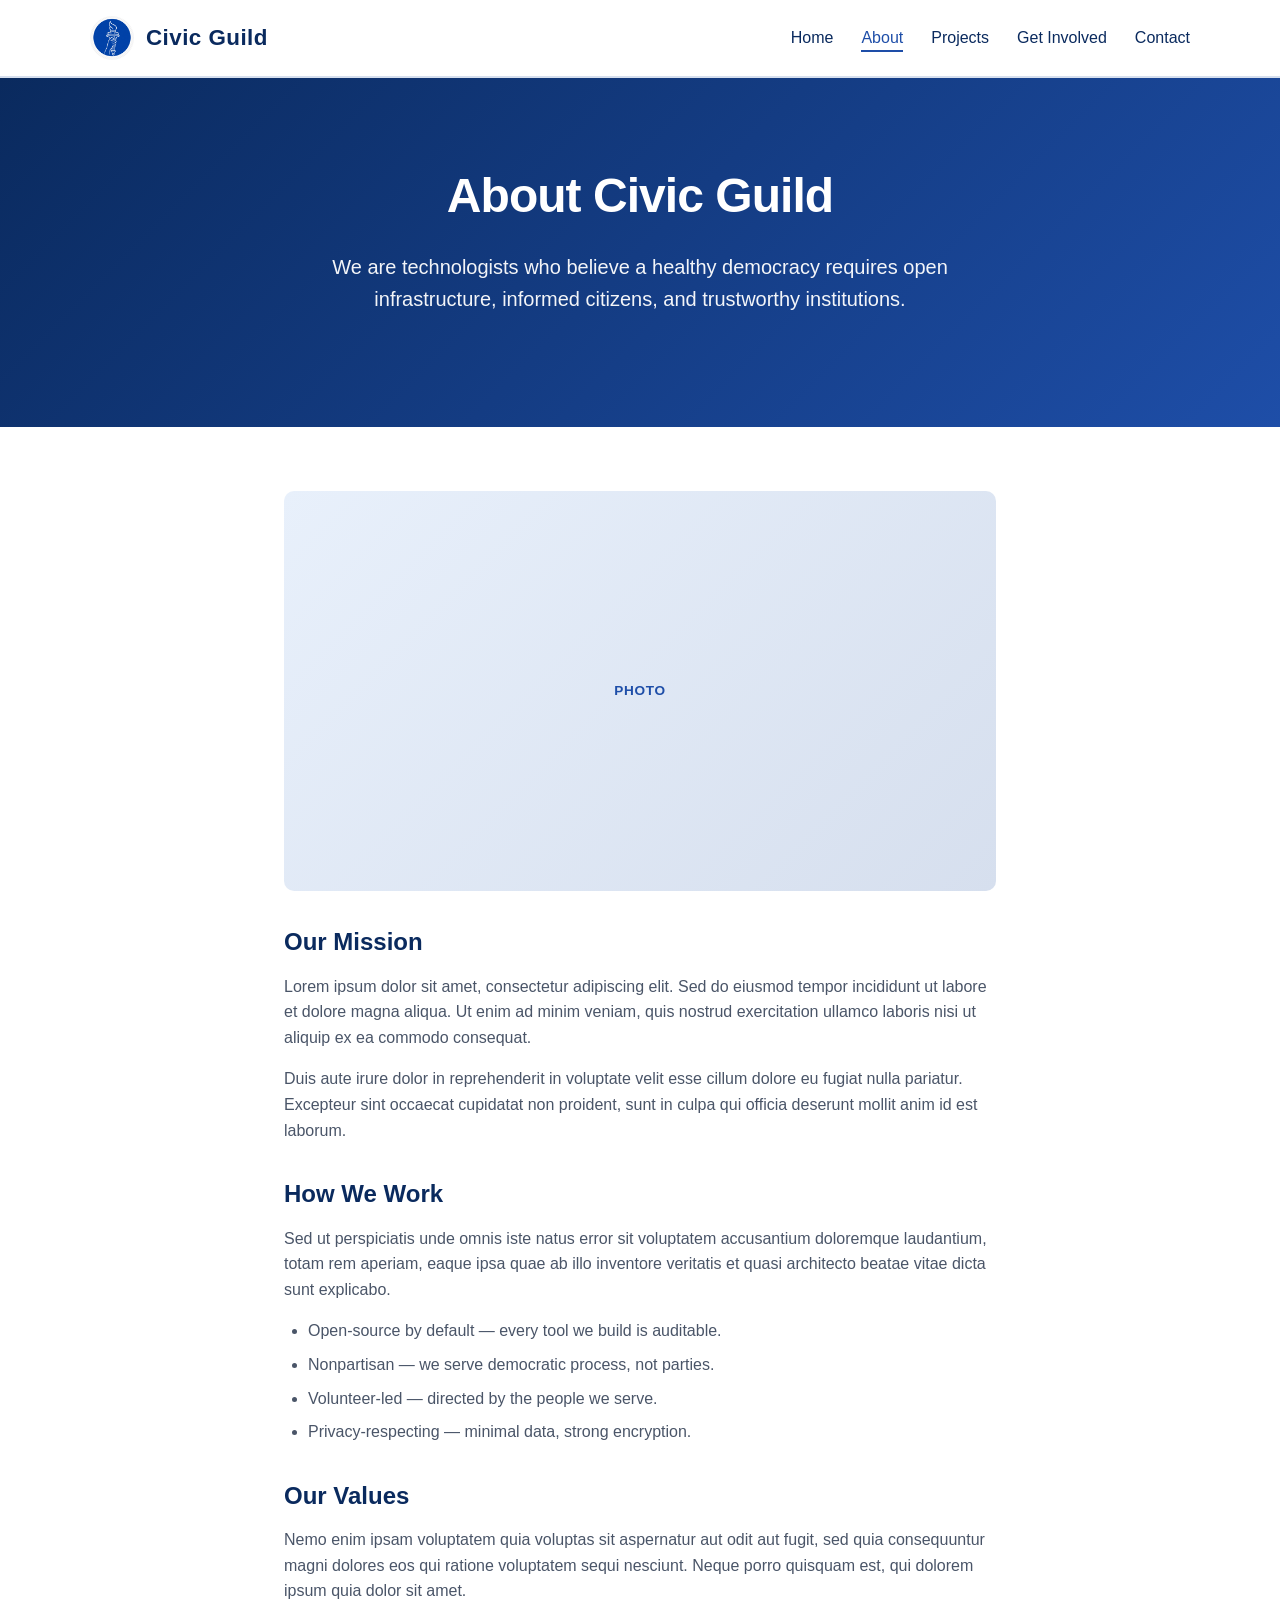
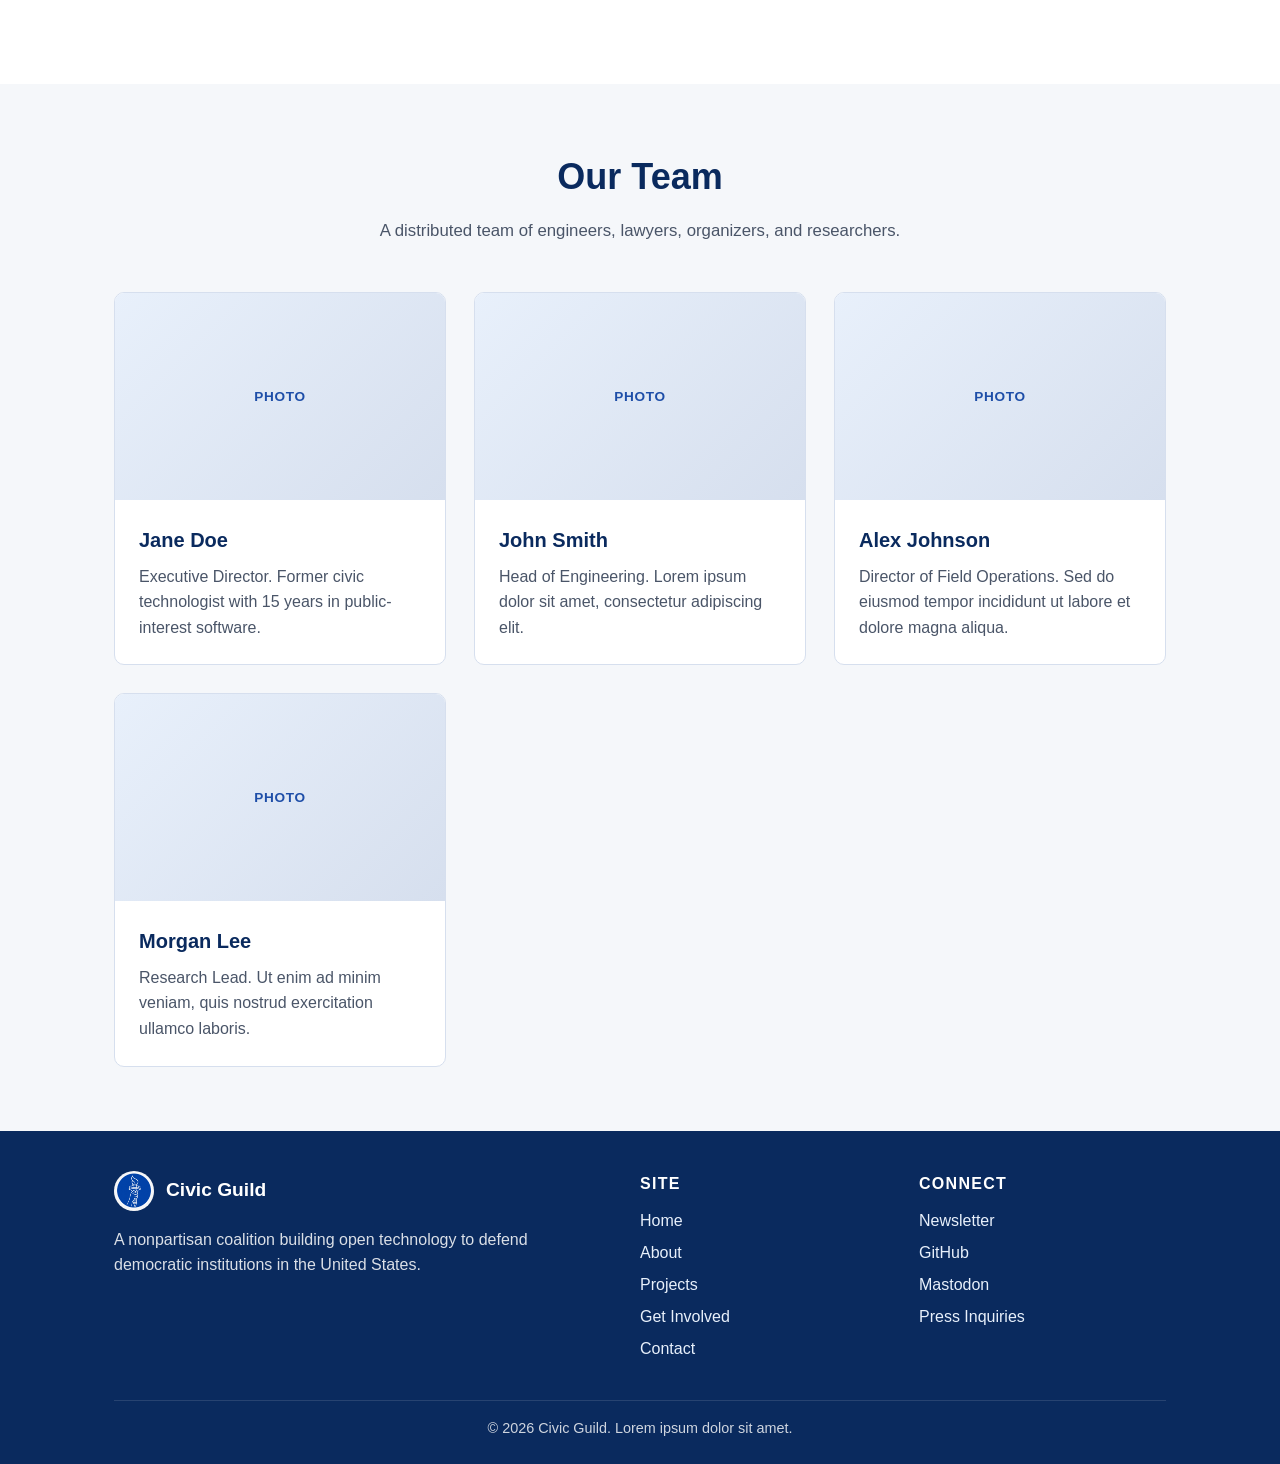
==== about.html @ cac6badc "Initial commit: Civic Guild static site Five-page static site for a civic-tech coalition. Blue/white" ====
<!DOCTYPE html>
<html lang="en">
<head>
  <meta charset="UTF-8">
  <meta name="viewport" content="width=device-width, initial-scale=1.0">
  <title>About — Civic Guild</title>
  <link rel="stylesheet" href="styles.css">
  <link rel="icon" type="image/png" href="logo.png">
</head>
<body>
  <header>
    <div class="container nav">
      <a href="index.html" class="brand">
        <img src="logo.png" alt="Civic Guild logo">
        <span>Civic Guild</span>
      </a>
      <nav>
        <ul>
          <li><a href="index.html">Home</a></li>
          <li><a href="about.html" class="active">About</a></li>
          <li><a href="projects.html">Projects</a></li>
          <li><a href="get-involved.html">Get Involved</a></li>
          <li><a href="contact.html">Contact</a></li>
        </ul>
      </nav>
    </div>
  </header>

  <section class="hero">
    <div class="container">
      <h1>About Civic Guild</h1>
      <p>We are technologists who believe a healthy democracy requires open infrastructure, informed citizens, and trustworthy institutions.</p>
    </div>
  </section>

  <section>
    <div class="container article-body">
      <div class="photo-block large" style="margin-bottom: 2rem; border-radius: 10px;">Photo</div>

      <h2>Our Mission</h2>
      <p>Lorem ipsum dolor sit amet, consectetur adipiscing elit. Sed do eiusmod tempor incididunt ut labore et dolore magna aliqua. Ut enim ad minim veniam, quis nostrud exercitation ullamco laboris nisi ut aliquip ex ea commodo consequat.</p>
      <p>Duis aute irure dolor in reprehenderit in voluptate velit esse cillum dolore eu fugiat nulla pariatur. Excepteur sint occaecat cupidatat non proident, sunt in culpa qui officia deserunt mollit anim id est laborum.</p>

      <h2>How We Work</h2>
      <p>Sed ut perspiciatis unde omnis iste natus error sit voluptatem accusantium doloremque laudantium, totam rem aperiam, eaque ipsa quae ab illo inventore veritatis et quasi architecto beatae vitae dicta sunt explicabo.</p>
      <ul>
        <li>Open-source by default — every tool we build is auditable.</li>
        <li>Nonpartisan — we serve democratic process, not parties.</li>
        <li>Volunteer-led — directed by the people we serve.</li>
        <li>Privacy-respecting — minimal data, strong encryption.</li>
      </ul>

      <h2>Our Values</h2>
      <p>Nemo enim ipsam voluptatem quia voluptas sit aspernatur aut odit aut fugit, sed quia consequuntur magni dolores eos qui ratione voluptatem sequi nesciunt. Neque porro quisquam est, qui dolorem ipsum quia dolor sit amet.</p>
    </div>
  </section>

  <section class="bg-light">
    <div class="container">
      <h2 class="section-title">Our Team</h2>
      <p class="section-subtitle">A distributed team of engineers, lawyers, organizers, and researchers.</p>
      <div class="grid">
        <div class="card">
          <div class="photo-block">Photo</div>
          <div class="card-body">
            <h3>Jane Doe</h3>
            <p>Executive Director. Former civic technologist with 15 years in public-interest software.</p>
          </div>
        </div>
        <div class="card">
          <div class="photo-block">Photo</div>
          <div class="card-body">
            <h3>John Smith</h3>
            <p>Head of Engineering. Lorem ipsum dolor sit amet, consectetur adipiscing elit.</p>
          </div>
        </div>
        <div class="card">
          <div class="photo-block">Photo</div>
          <div class="card-body">
            <h3>Alex Johnson</h3>
            <p>Director of Field Operations. Sed do eiusmod tempor incididunt ut labore et dolore magna aliqua.</p>
          </div>
        </div>
        <div class="card">
          <div class="photo-block">Photo</div>
          <div class="card-body">
            <h3>Morgan Lee</h3>
            <p>Research Lead. Ut enim ad minim veniam, quis nostrud exercitation ullamco laboris.</p>
          </div>
        </div>
      </div>
    </div>
  </section>

  <footer>
    <div class="container">
      <div class="footer-grid">
        <div>
          <div class="footer-brand">
            <img src="logo.png" alt="Civic Guild logo">
            <strong>Civic Guild</strong>
          </div>
          <p style="opacity: 0.85;">A nonpartisan coalition building open technology to defend democratic institutions in the United States.</p>
        </div>
        <div>
          <h4>Site</h4>
          <ul>
            <li><a href="index.html">Home</a></li>
            <li><a href="about.html">About</a></li>
            <li><a href="projects.html">Projects</a></li>
            <li><a href="get-involved.html">Get Involved</a></li>
            <li><a href="contact.html">Contact</a></li>
          </ul>
        </div>
        <div>
          <h4>Connect</h4>
          <ul>
            <li><a href="#">Newsletter</a></li>
            <li><a href="#">GitHub</a></li>
            <li><a href="#">Mastodon</a></li>
            <li><a href="#">Press Inquiries</a></li>
          </ul>
        </div>
      </div>
      <div class="footer-bottom">
        &copy; 2026 Civic Guild. Lorem ipsum dolor sit amet.
      </div>
    </div>
  </footer>
</body>
</html>
---- styles.css ----
:root {
  --navy: #0a2a5e;
  --blue: #1e4ea8;
  --bright-blue: #2f6fd8;
  --light-blue: #e8f0fb;
  --white: #ffffff;
  --gray: #4a5568;
  --light-gray: #f5f7fa;
  --border: #d6dfee;
}

* {
  box-sizing: border-box;
  margin: 0;
  padding: 0;
}

html {
  scroll-behavior: smooth;
}

body {
  font-family: -apple-system, BlinkMacSystemFont, "Segoe UI", Roboto, Helvetica, Arial, sans-serif;
  color: var(--navy);
  background: var(--white);
  line-height: 1.6;
}

a {
  color: var(--blue);
  text-decoration: none;
}

a:hover {
  color: var(--bright-blue);
  text-decoration: underline;
}

.container {
  max-width: 1100px;
  margin: 0 auto;
  padding: 0 1.5rem;
}

/* Header */
header {
  background: var(--white);
  border-bottom: 2px solid var(--border);
  position: sticky;
  top: 0;
  z-index: 50;
}

.nav {
  display: flex;
  align-items: center;
  justify-content: space-between;
  padding: 1rem 0;
}

.brand {
  display: flex;
  align-items: center;
  gap: 0.75rem;
  color: var(--navy);
  font-weight: 700;
  font-size: 1.4rem;
  letter-spacing: 0.02em;
}

.brand:hover {
  text-decoration: none;
  color: var(--blue);
}

.brand img {
  width: 44px;
  height: 44px;
  border-radius: 50%;
}

nav ul {
  display: flex;
  gap: 1.75rem;
  list-style: none;
}

nav a {
  color: var(--navy);
  font-weight: 500;
}

nav a.active {
  color: var(--blue);
  border-bottom: 2px solid var(--blue);
  padding-bottom: 4px;
}

/* Hero */
.hero {
  background: linear-gradient(135deg, var(--navy) 0%, var(--blue) 100%);
  color: var(--white);
  padding: 5rem 0;
  text-align: center;
}

.hero h1 {
  font-size: 3rem;
  font-weight: 800;
  margin-bottom: 1rem;
  letter-spacing: -0.02em;
}

.hero p {
  font-size: 1.25rem;
  max-width: 700px;
  margin: 0 auto 2rem;
  opacity: 0.95;
}

.btn {
  display: inline-block;
  padding: 0.85rem 1.75rem;
  background: var(--white);
  color: var(--navy);
  border: 2px solid var(--white);
  border-radius: 6px;
  font-weight: 600;
  transition: all 0.15s ease;
  cursor: pointer;
}

.btn:hover {
  background: transparent;
  color: var(--white);
  text-decoration: none;
}

.btn-primary {
  background: var(--blue);
  color: var(--white);
  border-color: var(--blue);
}

.btn-primary:hover {
  background: var(--bright-blue);
  border-color: var(--bright-blue);
  color: var(--white);
}

.btn-outline {
  background: transparent;
  color: var(--blue);
  border-color: var(--blue);
}

.btn-outline:hover {
  background: var(--blue);
  color: var(--white);
}

.btn-ghost {
  background: rgba(255, 255, 255, 0.1);
  color: var(--white);
  border-color: var(--white);
}

.btn-ghost:hover {
  background: var(--white);
  color: var(--navy);
}

.hero-actions {
  display: flex;
  flex-wrap: wrap;
  gap: 0.75rem;
  justify-content: center;
}

/* Sections */
section {
  padding: 4rem 0;
}

.section-title {
  font-size: 2.25rem;
  text-align: center;
  margin-bottom: 0.75rem;
  color: var(--navy);
}

.section-subtitle {
  text-align: center;
  color: var(--gray);
  max-width: 720px;
  margin: 0 auto 3rem;
  font-size: 1.05rem;
}

/* Feature grid */
.grid {
  display: grid;
  grid-template-columns: repeat(auto-fit, minmax(280px, 1fr));
  gap: 1.75rem;
}

.card {
  background: var(--white);
  border: 1px solid var(--border);
  border-radius: 10px;
  overflow: hidden;
  transition: transform 0.15s ease, box-shadow 0.15s ease;
}

.card:hover {
  transform: translateY(-3px);
  box-shadow: 0 10px 24px rgba(10, 42, 94, 0.12);
}

.photo-block {
  width: 100%;
  aspect-ratio: 16 / 10;
  background: linear-gradient(135deg, var(--light-blue), var(--border));
  display: flex;
  align-items: center;
  justify-content: center;
  color: var(--blue);
  font-weight: 600;
  letter-spacing: 0.05em;
  font-size: 0.85rem;
  text-transform: uppercase;
}

.photo-block.large {
  aspect-ratio: 16 / 9;
}

.card-body {
  padding: 1.5rem;
}

.card-body h3 {
  color: var(--navy);
  margin-bottom: 0.5rem;
  font-size: 1.25rem;
}

.card-body p {
  color: var(--gray);
}

/* Alternating sections */
.bg-light {
  background: var(--light-gray);
}

.two-col {
  display: grid;
  grid-template-columns: 1fr 1fr;
  gap: 3rem;
  align-items: center;
}

.two-col h2 {
  font-size: 2rem;
  margin-bottom: 1rem;
  color: var(--navy);
}

.two-col p {
  color: var(--gray);
  margin-bottom: 1rem;
}

/* Stats */
.stats {
  display: grid;
  grid-template-columns: repeat(auto-fit, minmax(180px, 1fr));
  gap: 2rem;
  text-align: center;
}

.stat-num {
  font-size: 2.75rem;
  font-weight: 800;
  color: var(--blue);
  display: block;
}

.stat-label {
  color: var(--gray);
  text-transform: uppercase;
  letter-spacing: 0.05em;
  font-size: 0.85rem;
}

/* CTA */
.cta {
  background: var(--navy);
  color: var(--white);
  text-align: center;
}

.cta h2 {
  font-size: 2.25rem;
  margin-bottom: 1rem;
}

.cta p {
  font-size: 1.1rem;
  opacity: 0.9;
  margin-bottom: 2rem;
}

/* Form */
form {
  max-width: 600px;
  margin: 0 auto;
  display: flex;
  flex-direction: column;
  gap: 1rem;
}

label {
  font-weight: 600;
  color: var(--navy);
  margin-bottom: -0.5rem;
}

input, textarea, select {
  padding: 0.75rem 1rem;
  border: 1px solid var(--border);
  border-radius: 6px;
  font-size: 1rem;
  font-family: inherit;
}

input:focus, textarea:focus, select:focus {
  outline: none;
  border-color: var(--blue);
  box-shadow: 0 0 0 3px rgba(30, 78, 168, 0.15);
}

textarea {
  min-height: 140px;
  resize: vertical;
}

/* Article body */
.article-body {
  max-width: 760px;
  margin: 0 auto;
}

.article-body h2 {
  margin-top: 2rem;
  margin-bottom: 0.75rem;
  color: var(--navy);
}

.article-body p {
  margin-bottom: 1rem;
  color: var(--gray);
}

.article-body ul {
  margin: 0 0 1rem 1.5rem;
  color: var(--gray);
}

.article-body ul li {
  margin-bottom: 0.5rem;
}

/* Footer */
footer {
  background: var(--navy);
  color: var(--white);
  padding: 2.5rem 0 1.5rem;
}

.footer-grid {
  display: grid;
  grid-template-columns: 2fr 1fr 1fr;
  gap: 2rem;
  margin-bottom: 2rem;
}

footer h4 {
  margin-bottom: 0.75rem;
  font-size: 1rem;
  text-transform: uppercase;
  letter-spacing: 0.08em;
}

footer ul {
  list-style: none;
}

footer ul li {
  margin-bottom: 0.4rem;
}

footer a {
  color: var(--light-blue);
}

footer a:hover {
  color: var(--white);
}

.footer-bottom {
  border-top: 1px solid rgba(255, 255, 255, 0.15);
  padding-top: 1rem;
  text-align: center;
  font-size: 0.9rem;
  opacity: 0.8;
}

.footer-brand {
  display: flex;
  align-items: center;
  gap: 0.75rem;
  margin-bottom: 1rem;
}

.footer-brand img {
  width: 40px;
  height: 40px;
  border-radius: 50%;
}

.footer-brand strong {
  font-size: 1.2rem;
}

/* Mobile */
@media (max-width: 768px) {
  header {
    position: static;
  }
  .hero {
    padding: 3.5rem 0;
  }
  .hero h1 {
    font-size: 2.1rem;
  }
  .hero p {
    font-size: 1.05rem;
  }
  section {
    padding: 3rem 0;
  }
  .nav {
    flex-direction: column;
    align-items: stretch;
    gap: 0.75rem;
  }
  .brand {
    justify-content: center;
  }
  header nav {
    width: 100%;
  }
  nav ul {
    gap: 0.5rem 1.25rem;
    flex-wrap: wrap;
    justify-content: center;
  }
  nav a.active {
    padding-bottom: 2px;
  }
  .two-col {
    grid-template-columns: 1fr;
    gap: 2rem;
  }
  .footer-grid {
    grid-template-columns: 1fr;
  }
  .section-title {
    font-size: 1.75rem;
  }
  .cta h2 {
    font-size: 1.75rem;
  }
}
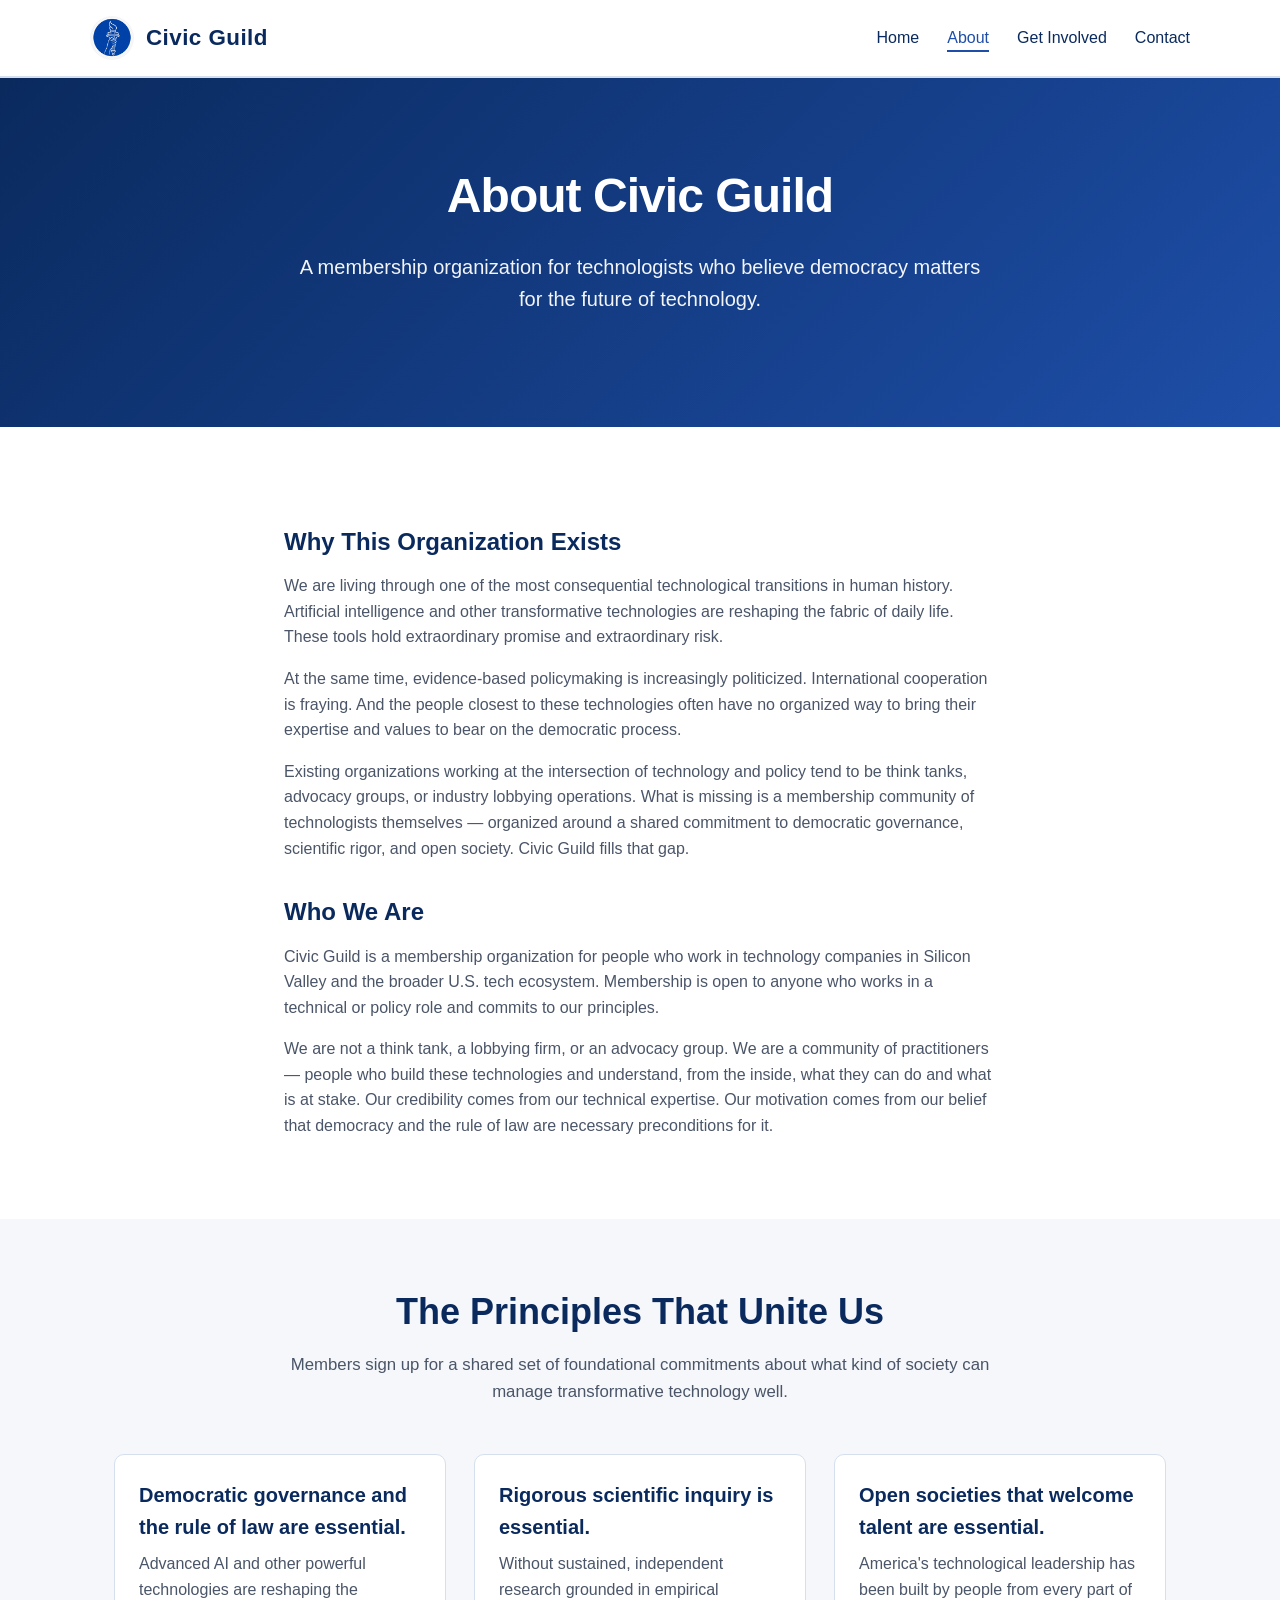
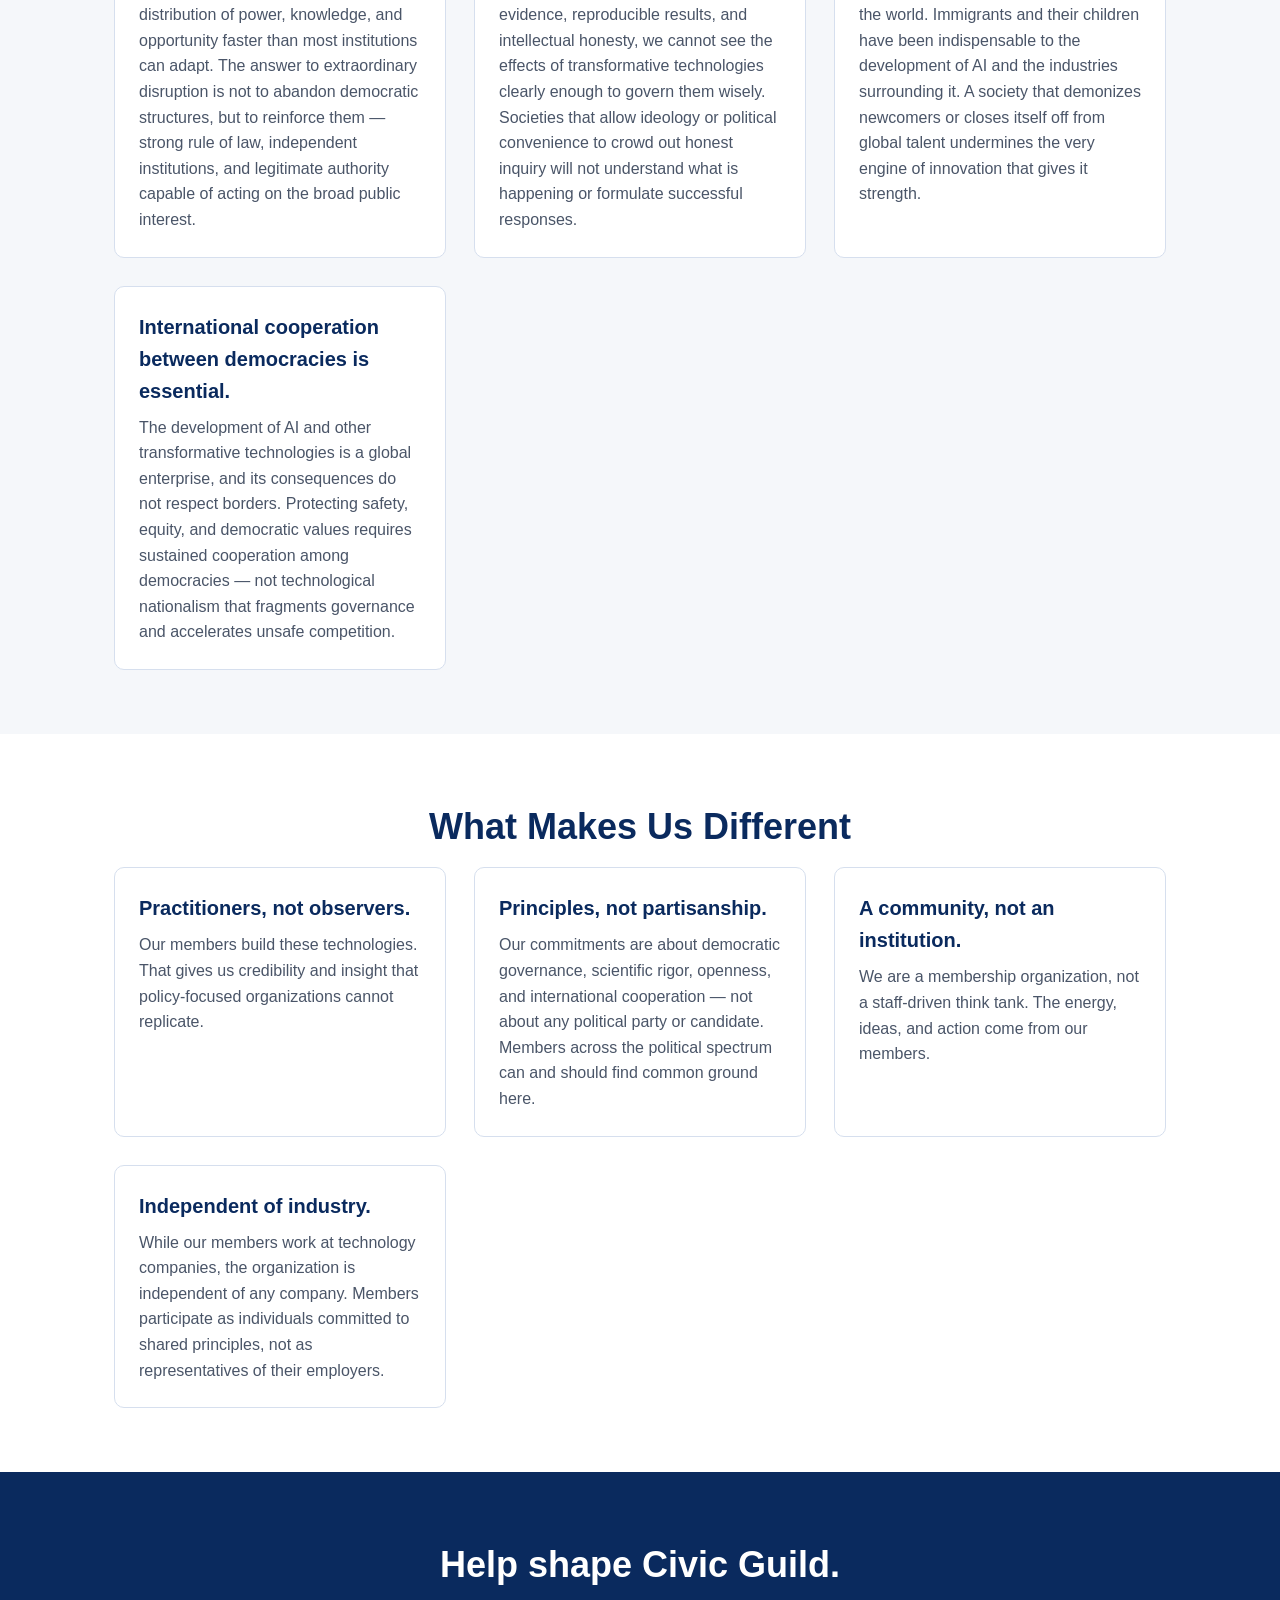
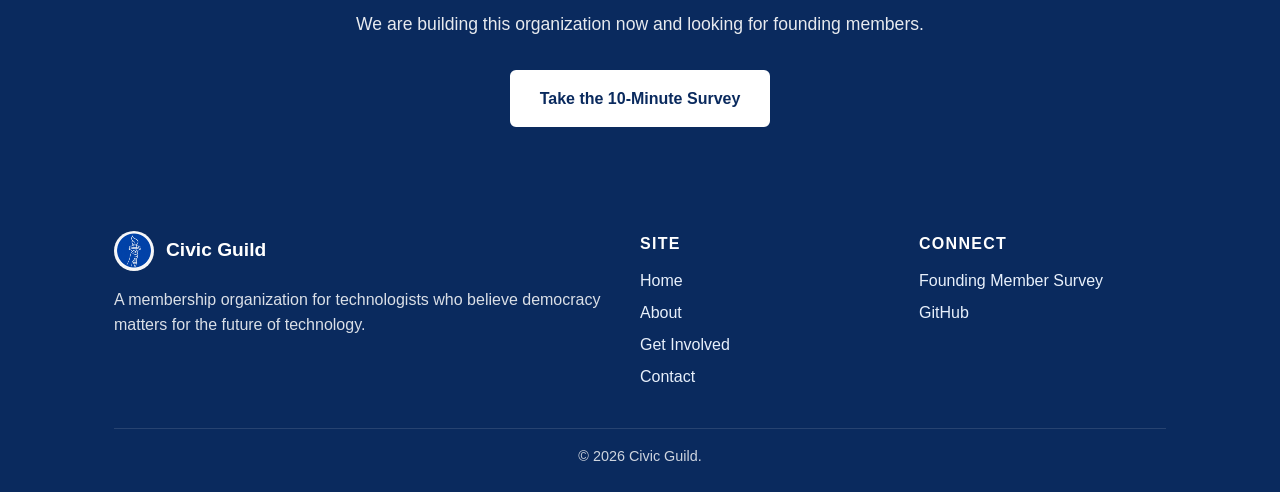
==== commit a29f5817: "Replace placeholder copy with approved mission content - Drop Projects page and nav link (no project" ====
--- a/about.html
+++ b/about.html
@@ -4,6 +4,7 @@
   <meta charset="UTF-8">
   <meta name="viewport" content="width=device-width, initial-scale=1.0">
   <title>About — Civic Guild</title>
+  <meta name="description" content="Civic Guild is a membership organization for technologists who believe democracy matters for the future of technology.">
   <link rel="stylesheet" href="styles.css">
   <link rel="icon" type="image/png" href="logo.png">
 </head>
@@ -18,7 +19,6 @@
         <ul>
           <li><a href="index.html">Home</a></li>
           <li><a href="about.html" class="active">About</a></li>
-          <li><a href="projects.html">Projects</a></li>
           <li><a href="get-involved.html">Get Involved</a></li>
           <li><a href="contact.html">Contact</a></li>
         </ul>
@@ -29,66 +29,93 @@
   <section class="hero">
     <div class="container">
       <h1>About Civic Guild</h1>
-      <p>We are technologists who believe a healthy democracy requires open infrastructure, informed citizens, and trustworthy institutions.</p>
+      <p>A membership organization for technologists who believe democracy matters for the future of technology.</p>
     </div>
   </section>
 
   <section>
     <div class="container article-body">
-      <div class="photo-block large" style="margin-bottom: 2rem; border-radius: 10px;">Photo</div>
+      <h2>Why This Organization Exists</h2>
+      <p>We are living through one of the most consequential technological transitions in human history. Artificial intelligence and other transformative technologies are reshaping the fabric of daily life. These tools hold extraordinary promise and extraordinary risk.</p>
+      <p>At the same time, evidence-based policymaking is increasingly politicized. International cooperation is fraying. And the people closest to these technologies often have no organized way to bring their expertise and values to bear on the democratic process.</p>
+      <p>Existing organizations working at the intersection of technology and policy tend to be think tanks, advocacy groups, or industry lobbying operations. What is missing is a membership community of technologists themselves — organized around a shared commitment to democratic governance, scientific rigor, and open society. Civic Guild fills that gap.</p>
 
-      <h2>Our Mission</h2>
-      <p>Lorem ipsum dolor sit amet, consectetur adipiscing elit. Sed do eiusmod tempor incididunt ut labore et dolore magna aliqua. Ut enim ad minim veniam, quis nostrud exercitation ullamco laboris nisi ut aliquip ex ea commodo consequat.</p>
-      <p>Duis aute irure dolor in reprehenderit in voluptate velit esse cillum dolore eu fugiat nulla pariatur. Excepteur sint occaecat cupidatat non proident, sunt in culpa qui officia deserunt mollit anim id est laborum.</p>
-
-      <h2>How We Work</h2>
-      <p>Sed ut perspiciatis unde omnis iste natus error sit voluptatem accusantium doloremque laudantium, totam rem aperiam, eaque ipsa quae ab illo inventore veritatis et quasi architecto beatae vitae dicta sunt explicabo.</p>
-      <ul>
-        <li>Open-source by default — every tool we build is auditable.</li>
-        <li>Nonpartisan — we serve democratic process, not parties.</li>
-        <li>Volunteer-led — directed by the people we serve.</li>
-        <li>Privacy-respecting — minimal data, strong encryption.</li>
-      </ul>
-
-      <h2>Our Values</h2>
-      <p>Nemo enim ipsam voluptatem quia voluptas sit aspernatur aut odit aut fugit, sed quia consequuntur magni dolores eos qui ratione voluptatem sequi nesciunt. Neque porro quisquam est, qui dolorem ipsum quia dolor sit amet.</p>
+      <h2>Who We Are</h2>
+      <p>Civic Guild is a membership organization for people who work in technology companies in Silicon Valley and the broader U.S. tech ecosystem. Membership is open to anyone who works in a technical or policy role and commits to our principles.</p>
+      <p>We are not a think tank, a lobbying firm, or an advocacy group. We are a community of practitioners — people who build these technologies and understand, from the inside, what they can do and what is at stake. Our credibility comes from our technical expertise. Our motivation comes from our belief that democracy and the rule of law are necessary preconditions for it.</p>
     </div>
   </section>
 
   <section class="bg-light">
     <div class="container">
-      <h2 class="section-title">Our Team</h2>
-      <p class="section-subtitle">A distributed team of engineers, lawyers, organizers, and researchers.</p>
+      <h2 class="section-title">The Principles That Unite Us</h2>
+      <p class="section-subtitle">Members sign up for a shared set of foundational commitments about what kind of society can manage transformative technology well.</p>
       <div class="grid">
         <div class="card">
-          <div class="photo-block">Photo</div>
           <div class="card-body">
-            <h3>Jane Doe</h3>
-            <p>Executive Director. Former civic technologist with 15 years in public-interest software.</p>
+            <h3>Democratic governance and the rule of law are essential.</h3>
+            <p>Advanced AI and other powerful technologies are reshaping the distribution of power, knowledge, and opportunity faster than most institutions can adapt. The answer to extraordinary disruption is not to abandon democratic structures, but to reinforce them — strong rule of law, independent institutions, and legitimate authority capable of acting on the broad public interest.</p>
           </div>
         </div>
         <div class="card">
-          <div class="photo-block">Photo</div>
           <div class="card-body">
-            <h3>John Smith</h3>
-            <p>Head of Engineering. Lorem ipsum dolor sit amet, consectetur adipiscing elit.</p>
+            <h3>Rigorous scientific inquiry is essential.</h3>
+            <p>Without sustained, independent research grounded in empirical evidence, reproducible results, and intellectual honesty, we cannot see the effects of transformative technologies clearly enough to govern them wisely. Societies that allow ideology or political convenience to crowd out honest inquiry will not understand what is happening or formulate successful responses.</p>
           </div>
         </div>
         <div class="card">
-          <div class="photo-block">Photo</div>
           <div class="card-body">
-            <h3>Alex Johnson</h3>
-            <p>Director of Field Operations. Sed do eiusmod tempor incididunt ut labore et dolore magna aliqua.</p>
+            <h3>Open societies that welcome talent are essential.</h3>
+            <p>America's technological leadership has been built by people from every part of the world. Immigrants and their children have been indispensable to the development of AI and the industries surrounding it. A society that demonizes newcomers or closes itself off from global talent undermines the very engine of innovation that gives it strength.</p>
           </div>
         </div>
         <div class="card">
-          <div class="photo-block">Photo</div>
           <div class="card-body">
-            <h3>Morgan Lee</h3>
-            <p>Research Lead. Ut enim ad minim veniam, quis nostrud exercitation ullamco laboris.</p>
+            <h3>International cooperation between democracies is essential.</h3>
+            <p>The development of AI and other transformative technologies is a global enterprise, and its consequences do not respect borders. Protecting safety, equity, and democratic values requires sustained cooperation among democracies — not technological nationalism that fragments governance and accelerates unsafe competition.</p>
           </div>
         </div>
       </div>
+    </div>
+  </section>
+
+  <section>
+    <div class="container">
+      <h2 class="section-title">What Makes Us Different</h2>
+      <div class="grid">
+        <div class="card">
+          <div class="card-body">
+            <h3>Practitioners, not observers.</h3>
+            <p>Our members build these technologies. That gives us credibility and insight that policy-focused organizations cannot replicate.</p>
+          </div>
+        </div>
+        <div class="card">
+          <div class="card-body">
+            <h3>Principles, not partisanship.</h3>
+            <p>Our commitments are about democratic governance, scientific rigor, openness, and international cooperation — not about any political party or candidate. Members across the political spectrum can and should find common ground here.</p>
+          </div>
+        </div>
+        <div class="card">
+          <div class="card-body">
+            <h3>A community, not an institution.</h3>
+            <p>We are a membership organization, not a staff-driven think tank. The energy, ideas, and action come from our members.</p>
+          </div>
+        </div>
+        <div class="card">
+          <div class="card-body">
+            <h3>Independent of industry.</h3>
+            <p>While our members work at technology companies, the organization is independent of any company. Members participate as individuals committed to shared principles, not as representatives of their employers.</p>
+          </div>
+        </div>
+      </div>
+    </div>
+  </section>
+
+  <section class="cta">
+    <div class="container">
+      <h2>Help shape Civic Guild.</h2>
+      <p>We are building this organization now and looking for founding members.</p>
+      <a href="https://forms.gle/yZCC8qR3nvp6RT1eA" class="btn">Take the 10-Minute Survey</a>
     </div>
   </section>
 
@@ -100,14 +127,13 @@
             <img src="logo.png" alt="Civic Guild logo">
             <strong>Civic Guild</strong>
           </div>
-          <p style="opacity: 0.85;">A nonpartisan coalition building open technology to defend democratic institutions in the United States.</p>
+          <p style="opacity: 0.85;">A membership organization for technologists who believe democracy matters for the future of technology.</p>
         </div>
         <div>
           <h4>Site</h4>
           <ul>
             <li><a href="index.html">Home</a></li>
             <li><a href="about.html">About</a></li>
-            <li><a href="projects.html">Projects</a></li>
             <li><a href="get-involved.html">Get Involved</a></li>
             <li><a href="contact.html">Contact</a></li>
           </ul>
@@ -115,15 +141,13 @@
         <div>
           <h4>Connect</h4>
           <ul>
-            <li><a href="#">Newsletter</a></li>
-            <li><a href="#">GitHub</a></li>
-            <li><a href="#">Mastodon</a></li>
-            <li><a href="#">Press Inquiries</a></li>
+            <li><a href="https://forms.gle/yZCC8qR3nvp6RT1eA">Founding Member Survey</a></li>
+            <li><a href="https://github.com/aletheap/civic-guild.org">GitHub</a></li>
           </ul>
         </div>
       </div>
       <div class="footer-bottom">
-        &copy; 2026 Civic Guild. Lorem ipsum dolor sit amet.
+        &copy; 2026 Civic Guild.
       </div>
     </div>
   </footer>
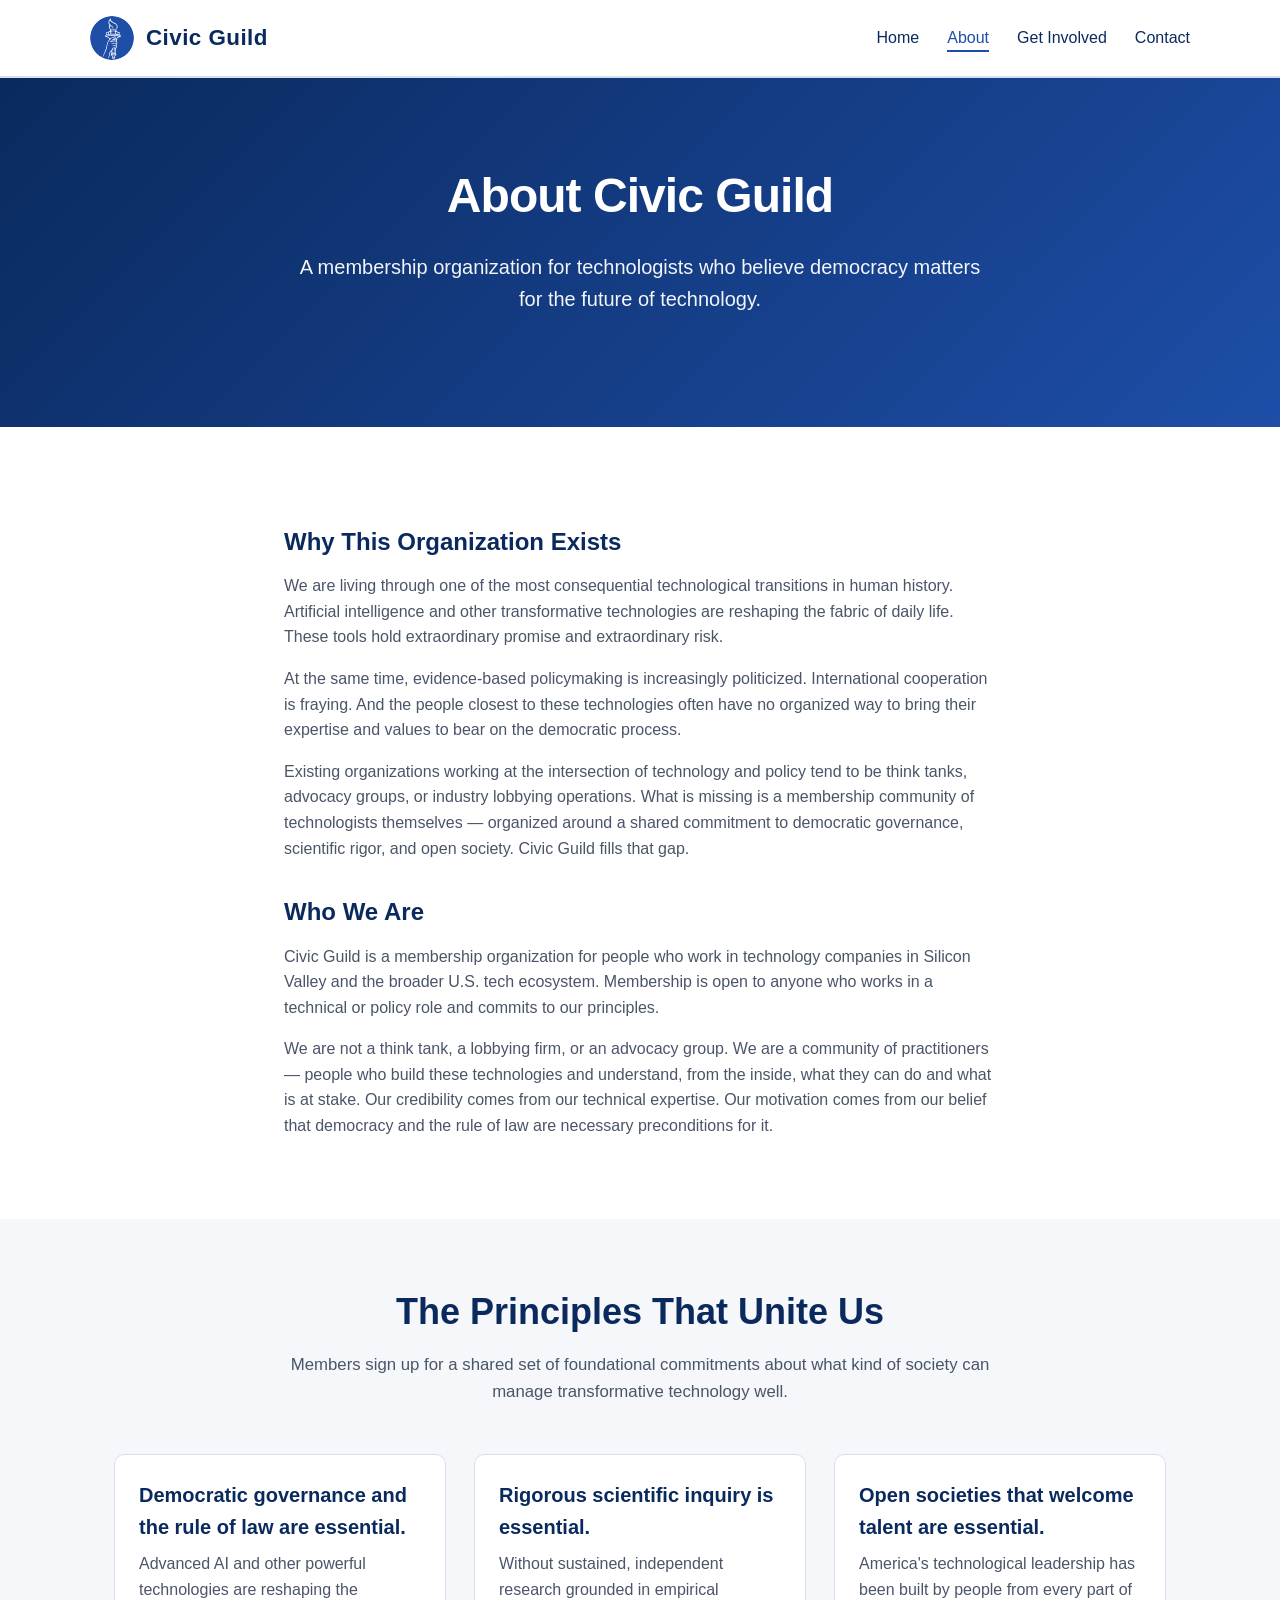
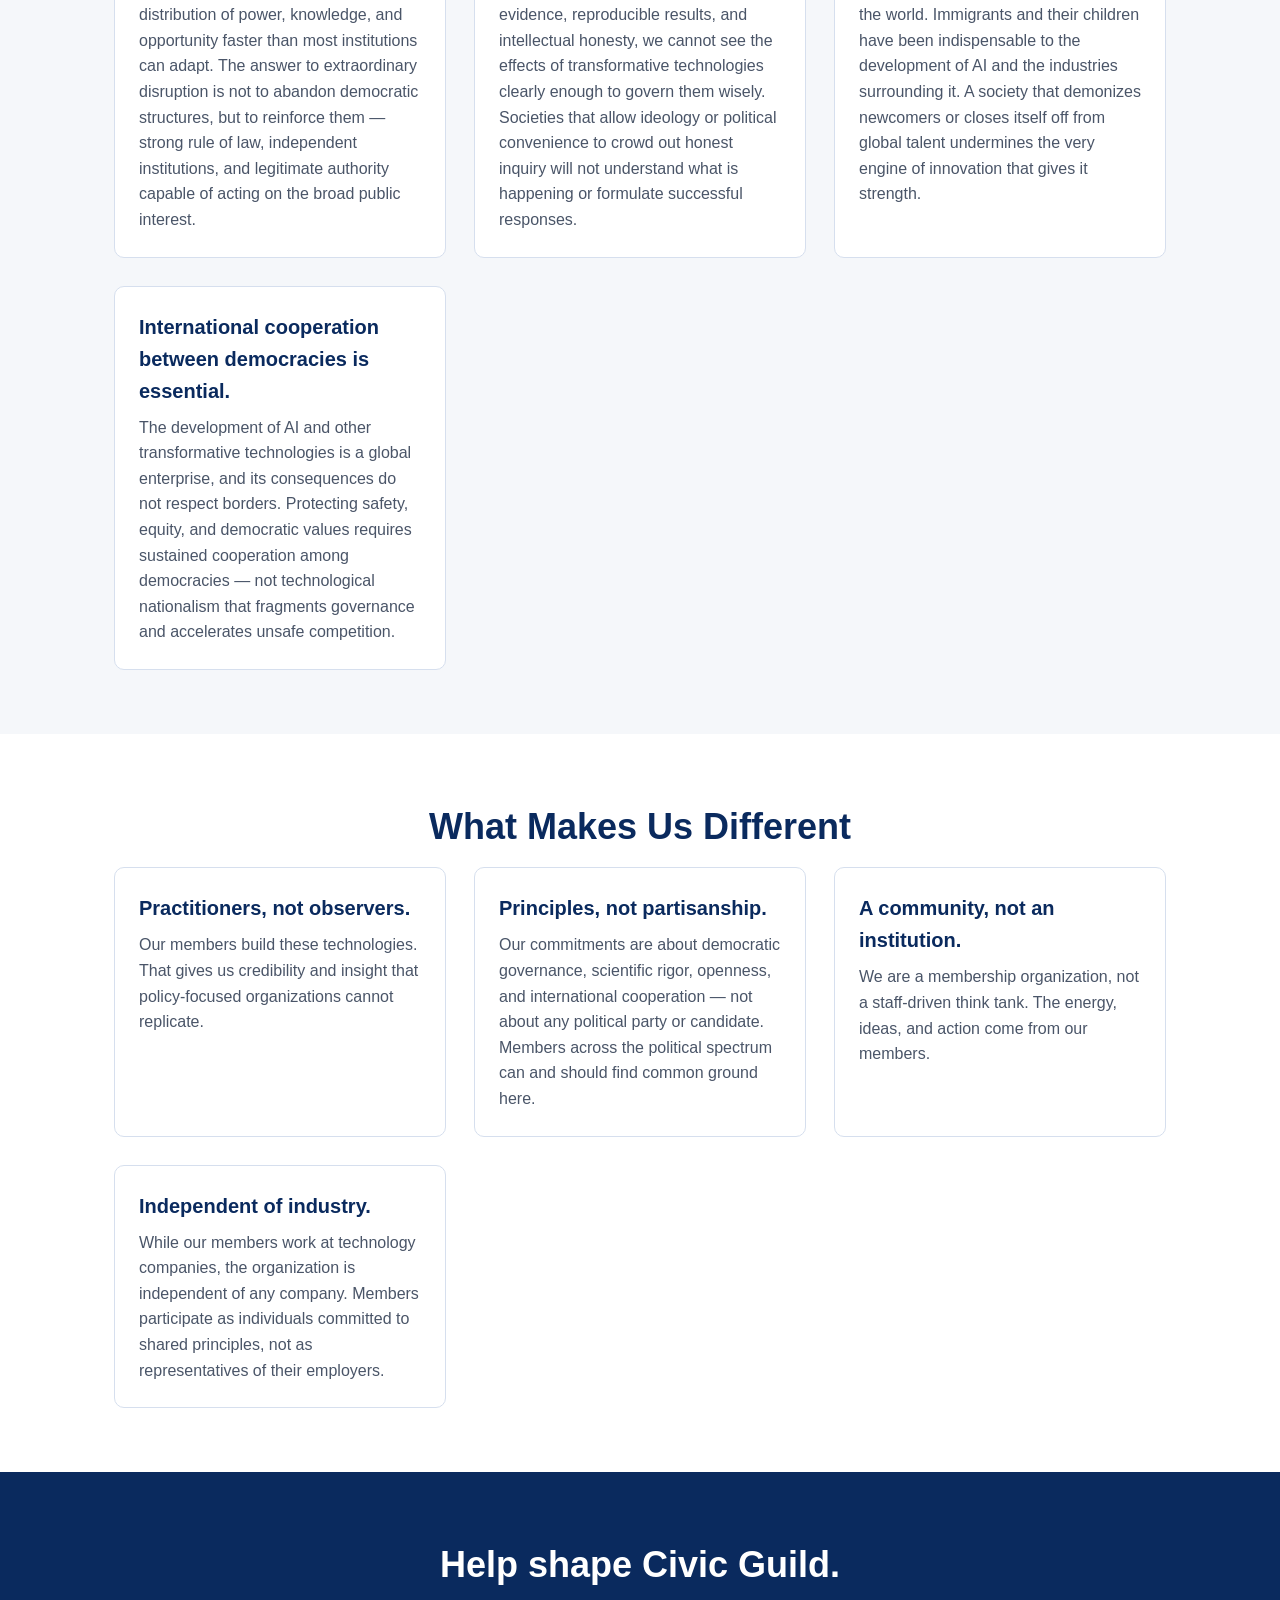
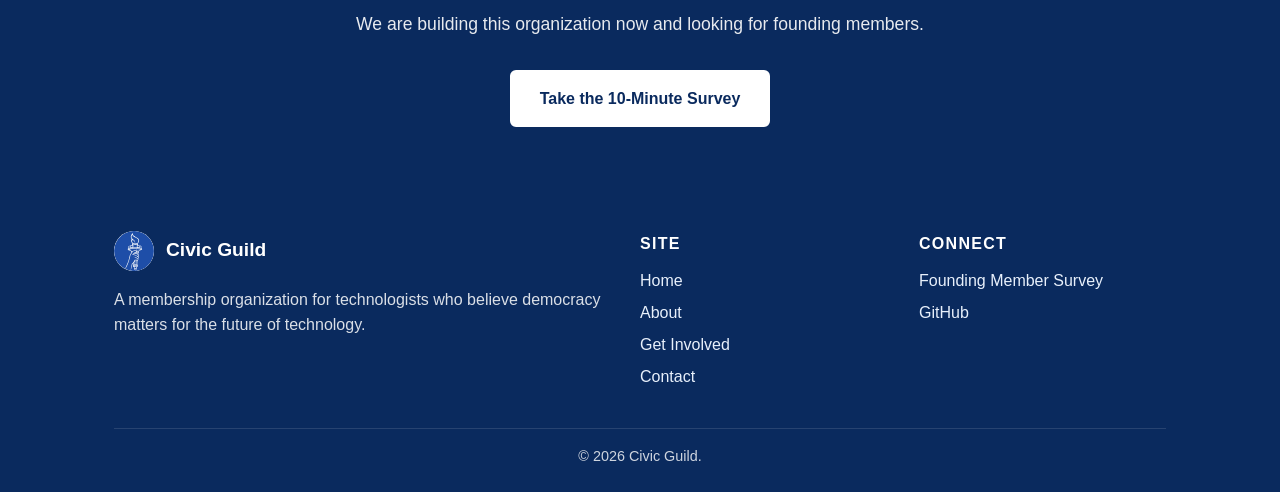
==== commit db99a032: "Convert logo to vector (SVG) Traced logo.png with potrace, producing a tight-cropped navy SVG (~6 KB" ====
--- a/about.html
+++ b/about.html
@@ -6,13 +6,13 @@
   <title>About — Civic Guild</title>
   <meta name="description" content="Civic Guild is a membership organization for technologists who believe democracy matters for the future of technology.">
   <link rel="stylesheet" href="styles.css">
-  <link rel="icon" type="image/png" href="logo.png">
+  <link rel="icon" type="image/svg+xml" href="logo.svg">
 </head>
 <body>
   <header>
     <div class="container nav">
       <a href="index.html" class="brand">
-        <img src="logo.png" alt="Civic Guild logo">
+        <img src="logo.svg" alt="Civic Guild logo">
         <span>Civic Guild</span>
       </a>
       <nav>
@@ -124,7 +124,7 @@
       <div class="footer-grid">
         <div>
           <div class="footer-brand">
-            <img src="logo.png" alt="Civic Guild logo">
+            <img src="logo.svg" alt="Civic Guild logo">
             <strong>Civic Guild</strong>
           </div>
           <p style="opacity: 0.85;">A membership organization for technologists who believe democracy matters for the future of technology.</p>
@@ -142,7 +142,7 @@
           <h4>Connect</h4>
           <ul>
             <li><a href="https://forms.gle/yZCC8qR3nvp6RT1eA">Founding Member Survey</a></li>
-            <li><a href="https://github.com/aletheap/civic-guild.org">GitHub</a></li>
+            <li><a href="https://github.com/civicguild">GitHub</a></li>
           </ul>
         </div>
       </div>
--- a/styles.css
+++ b/styles.css
@@ -77,6 +77,7 @@
   width: 44px;
   height: 44px;
   border-radius: 50%;
+  background: #ffffff;
 }
 
 nav ul {
@@ -428,6 +429,7 @@
   width: 40px;
   height: 40px;
   border-radius: 50%;
+  background: #ffffff;
 }
 
 .footer-brand strong {
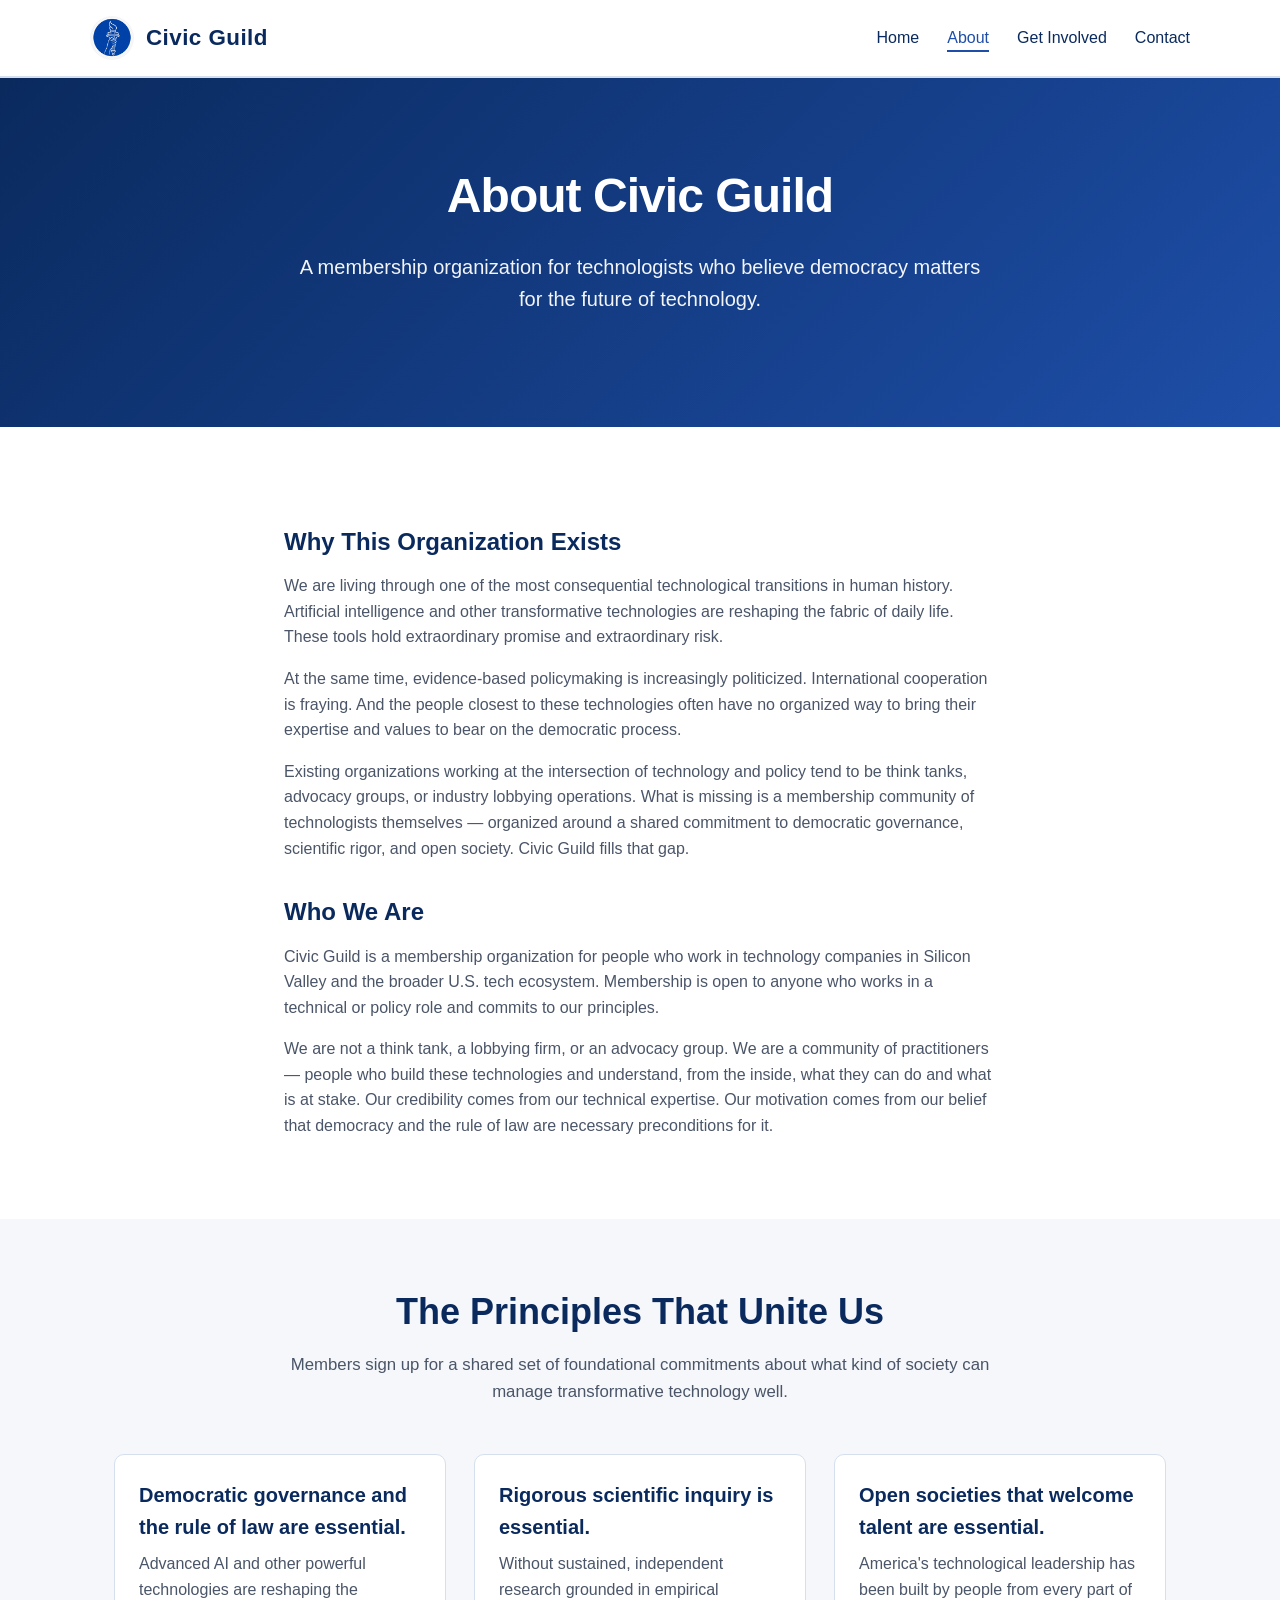
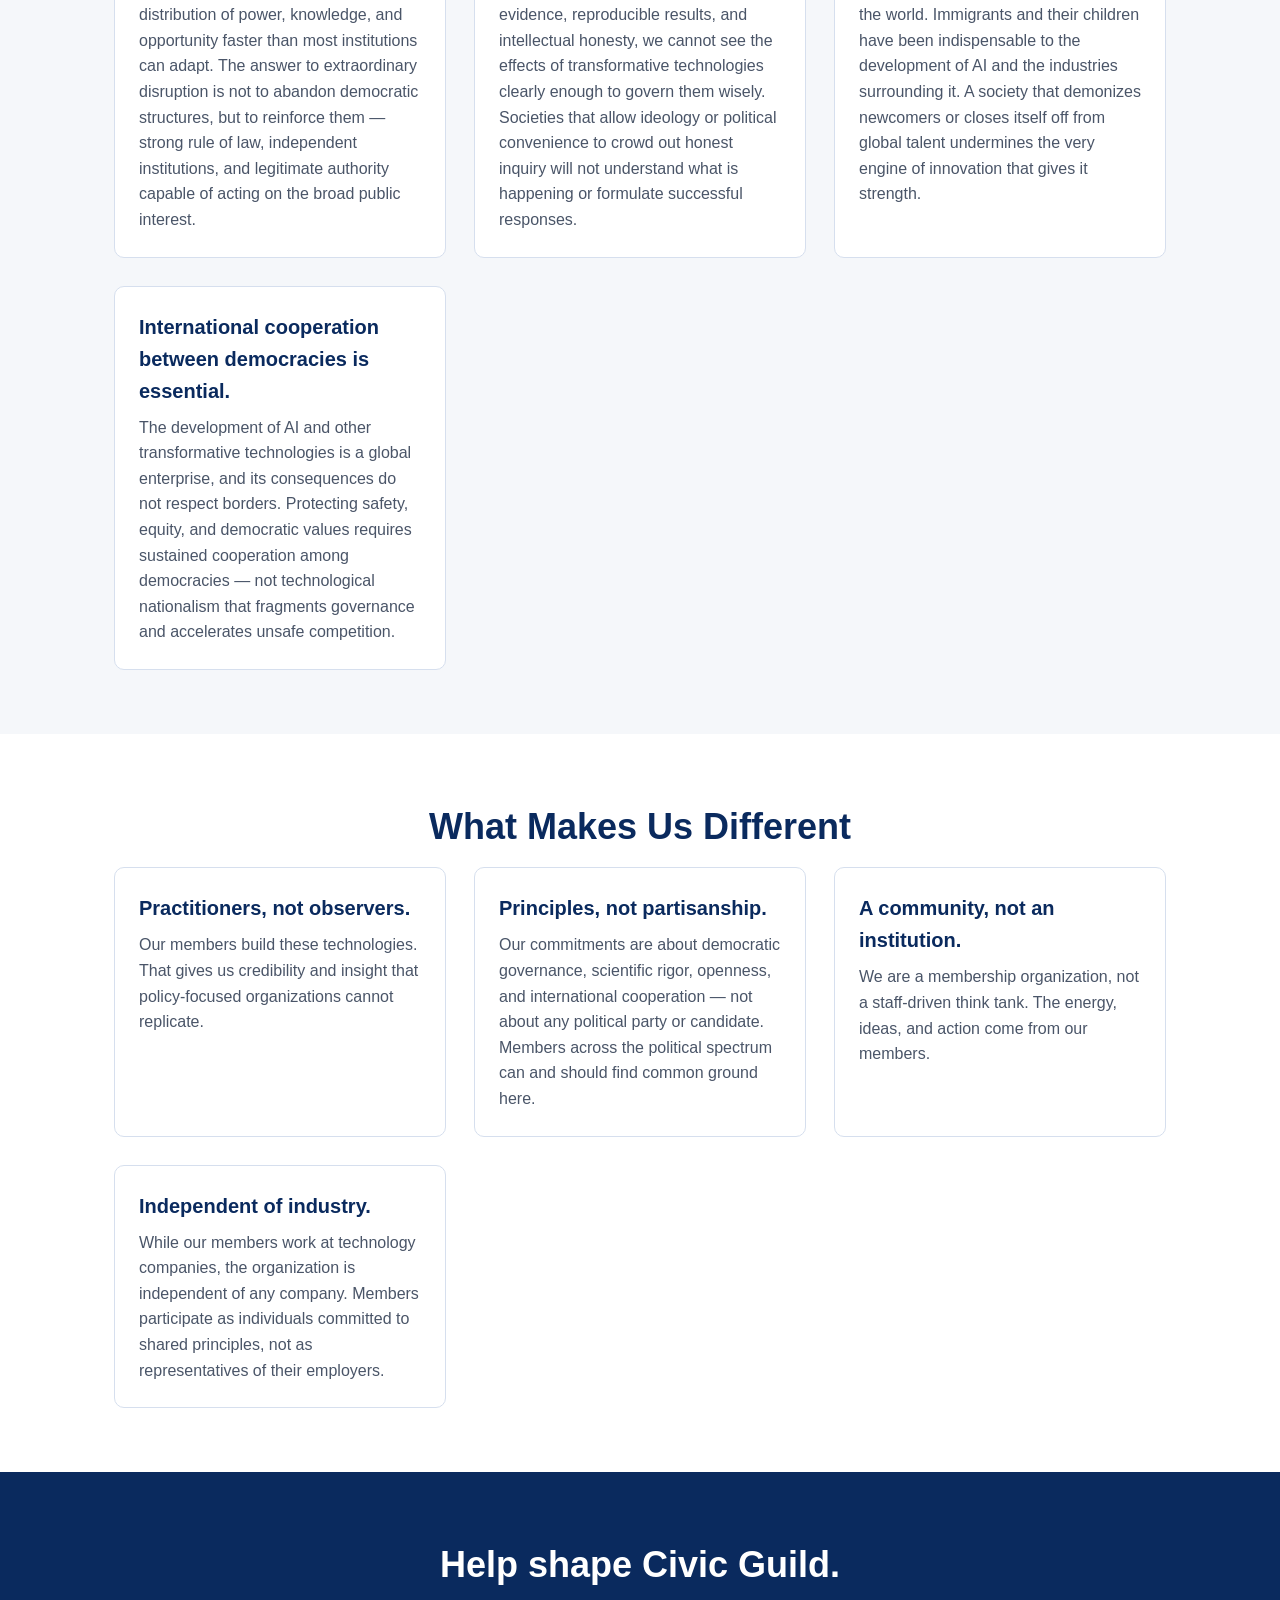
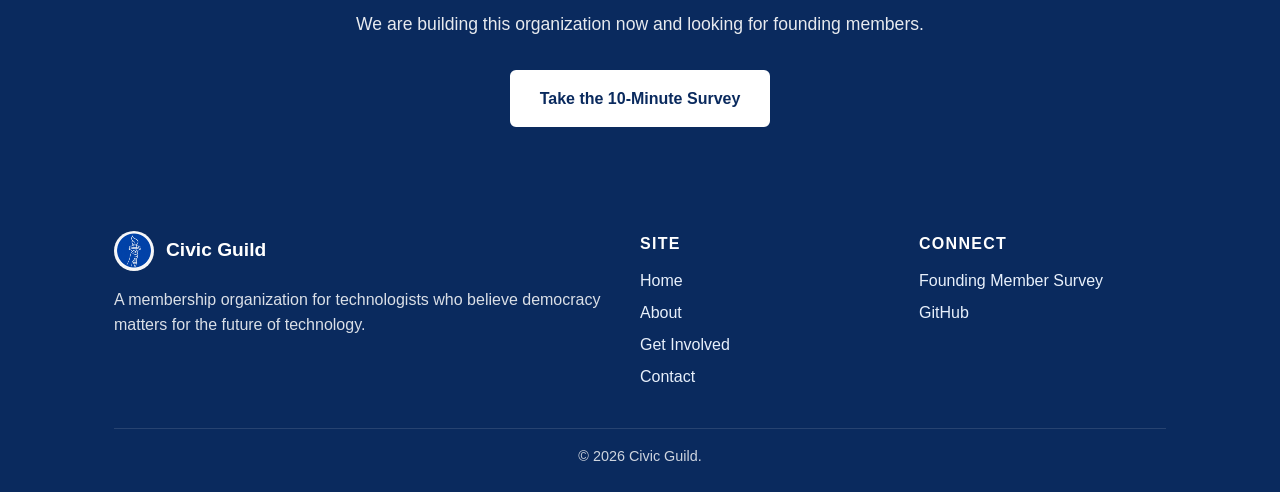
==== commit 5f7b7f78: "Revert SVG logo work; use logo.png with border-radius clip The vector trace approach didn't produce " ====
--- a/about.html
+++ b/about.html
@@ -6,13 +6,13 @@
   <title>About — Civic Guild</title>
   <meta name="description" content="Civic Guild is a membership organization for technologists who believe democracy matters for the future of technology.">
   <link rel="stylesheet" href="styles.css">
-  <link rel="icon" type="image/svg+xml" href="logo.svg">
+  <link rel="icon" type="image/png" href="logo.png">
 </head>
 <body>
   <header>
     <div class="container nav">
       <a href="index.html" class="brand">
-        <img src="logo.svg" alt="Civic Guild logo">
+        <img src="logo.png" alt="Civic Guild logo">
         <span>Civic Guild</span>
       </a>
       <nav>
@@ -124,7 +124,7 @@
       <div class="footer-grid">
         <div>
           <div class="footer-brand">
-            <img src="logo.svg" alt="Civic Guild logo">
+            <img src="logo.png" alt="Civic Guild logo">
             <strong>Civic Guild</strong>
           </div>
           <p style="opacity: 0.85;">A membership organization for technologists who believe democracy matters for the future of technology.</p>
--- a/styles.css
+++ b/styles.css
@@ -77,7 +77,6 @@
   width: 44px;
   height: 44px;
   border-radius: 50%;
-  background: #ffffff;
 }
 
 nav ul {
@@ -429,7 +428,6 @@
   width: 40px;
   height: 40px;
   border-radius: 50%;
-  background: #ffffff;
 }
 
 .footer-brand strong {
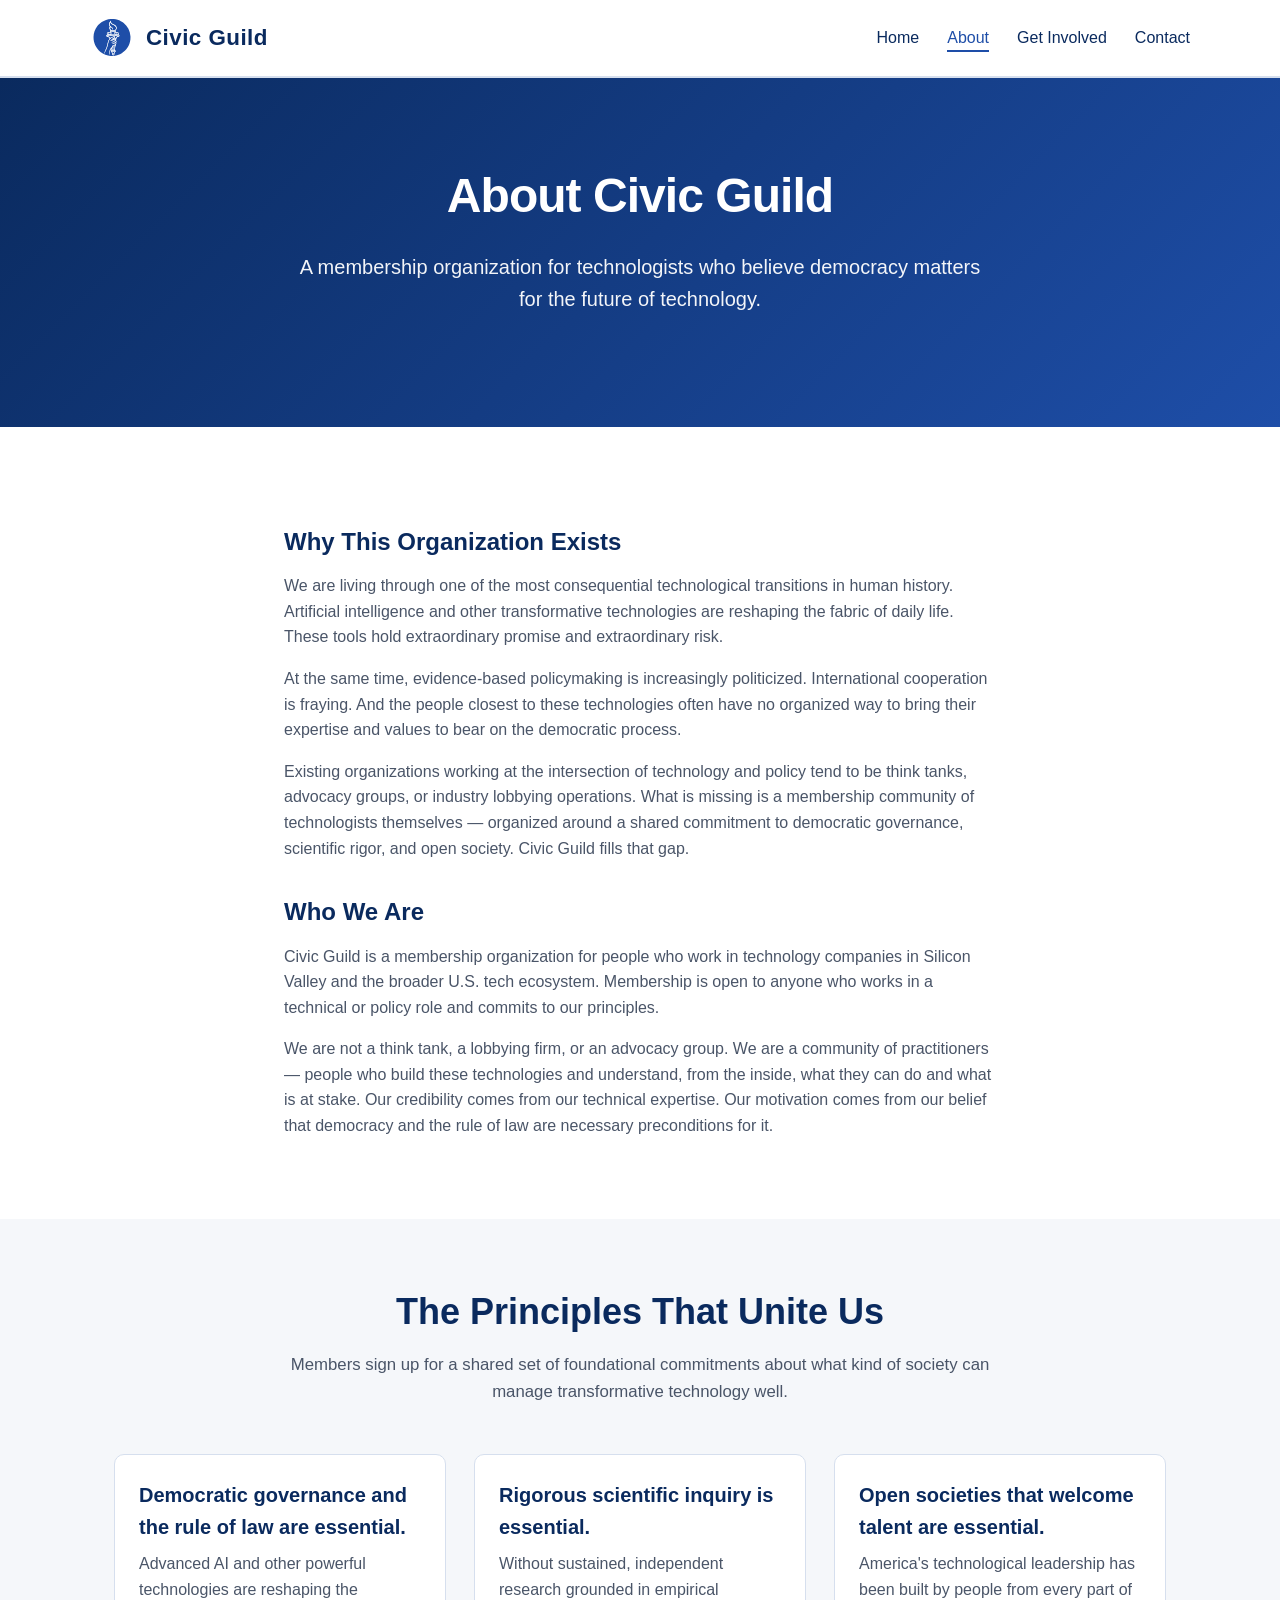
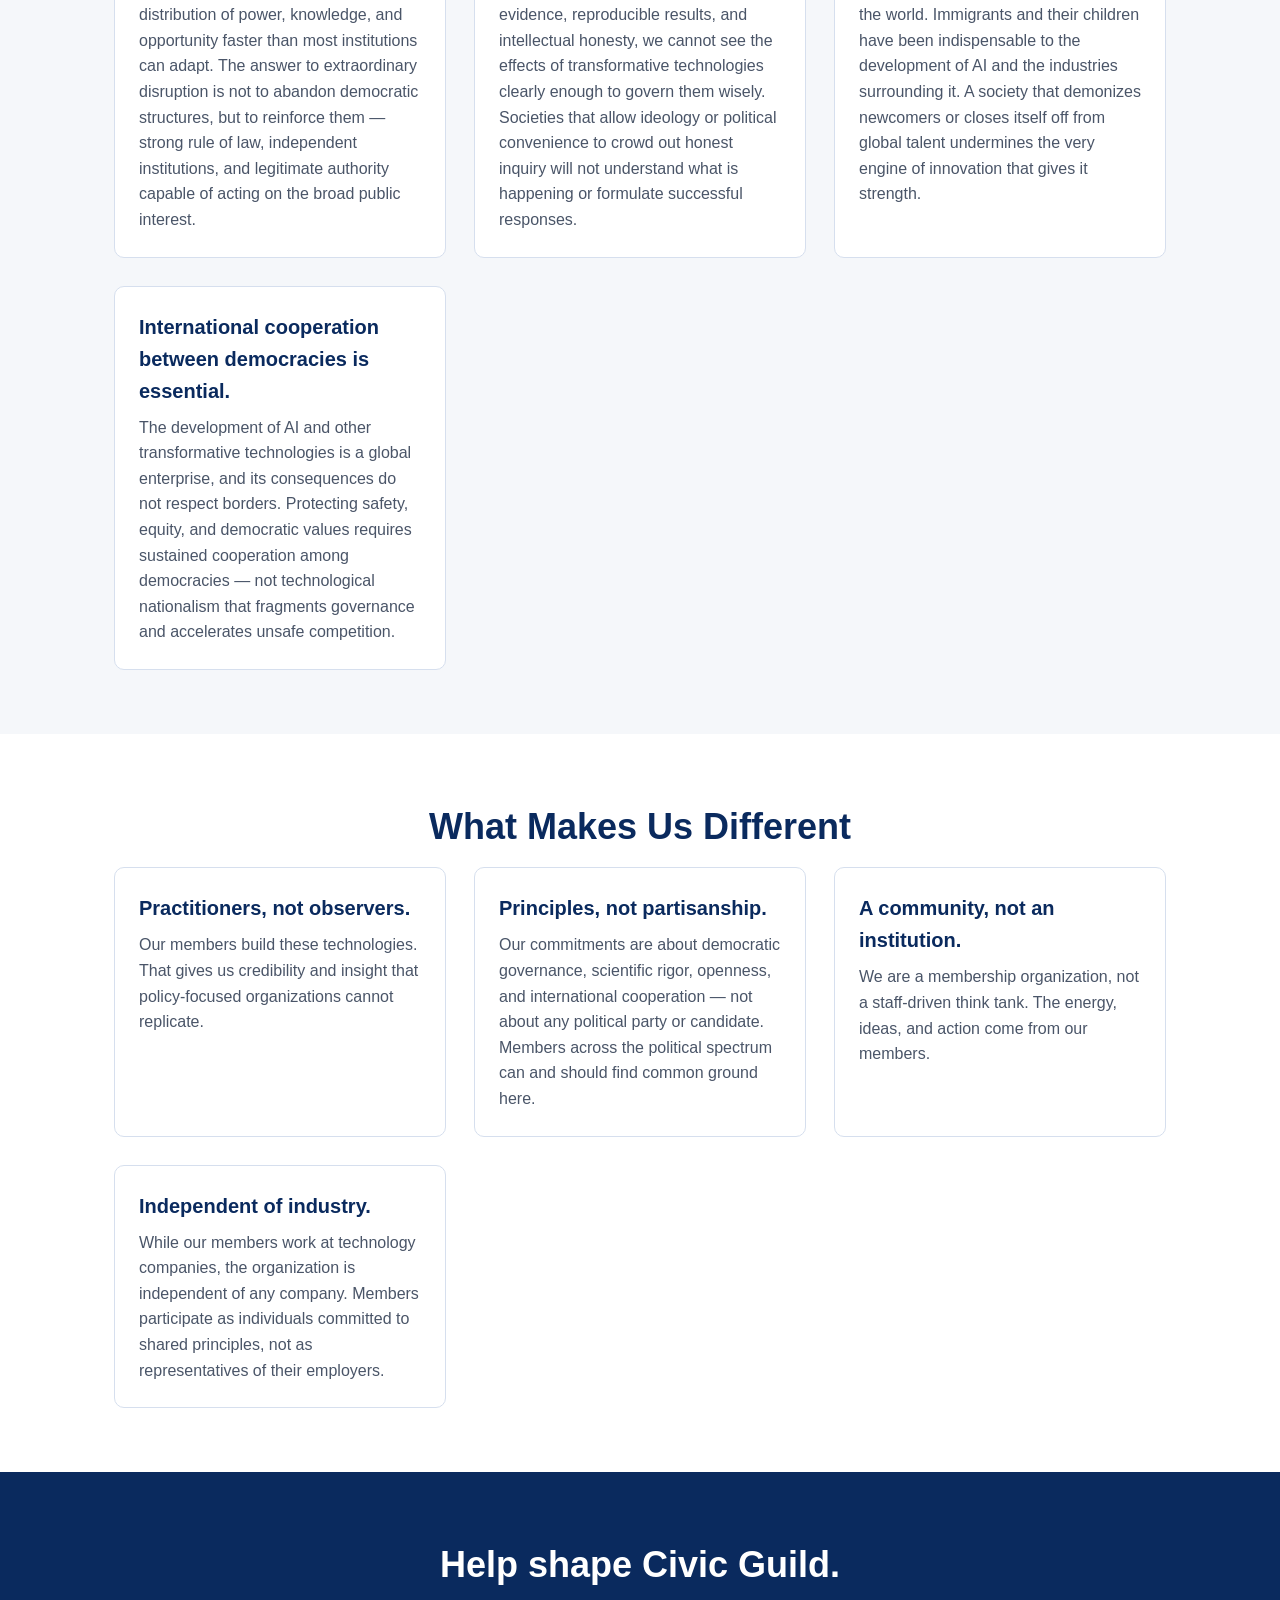
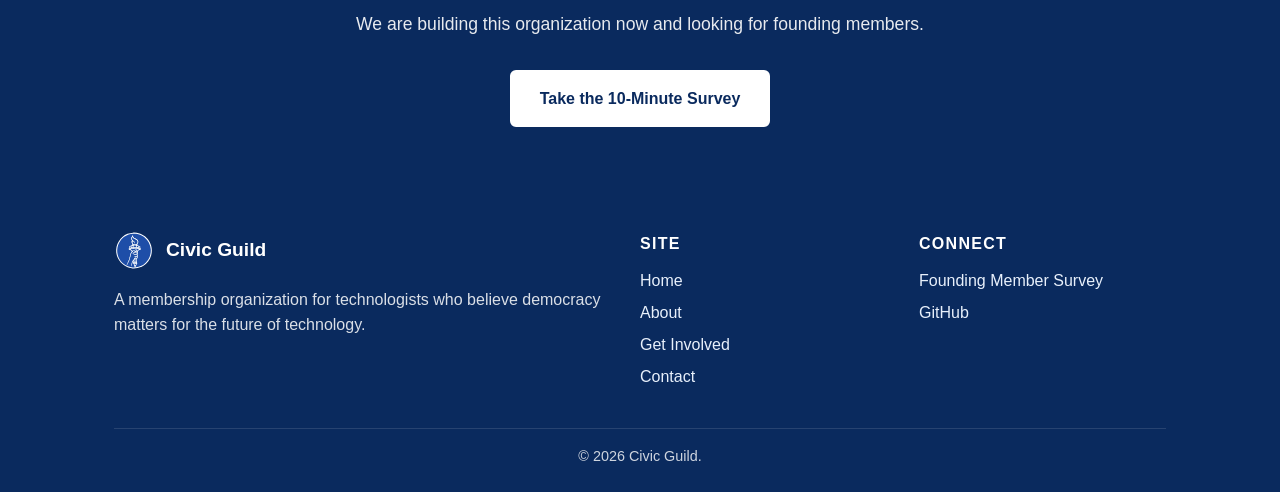
==== commit f22bb5fd: "Add vector logo (logo.svg) — three-layer trace - White ring (alpha-mask dilated 32px) gives a thick " ====
--- a/about.html
+++ b/about.html
@@ -6,13 +6,13 @@
   <title>About — Civic Guild</title>
   <meta name="description" content="Civic Guild is a membership organization for technologists who believe democracy matters for the future of technology.">
   <link rel="stylesheet" href="styles.css">
-  <link rel="icon" type="image/png" href="logo.png">
+  <link rel="icon" type="image/svg+xml" href="logo.svg">
 </head>
 <body>
   <header>
     <div class="container nav">
       <a href="index.html" class="brand">
-        <img src="logo.png" alt="Civic Guild logo">
+        <img src="logo.svg" alt="Civic Guild logo">
         <span>Civic Guild</span>
       </a>
       <nav>
@@ -124,7 +124,7 @@
       <div class="footer-grid">
         <div>
           <div class="footer-brand">
-            <img src="logo.png" alt="Civic Guild logo">
+            <img src="logo.svg" alt="Civic Guild logo">
             <strong>Civic Guild</strong>
           </div>
           <p style="opacity: 0.85;">A membership organization for technologists who believe democracy matters for the future of technology.</p>
--- a/styles.css
+++ b/styles.css
@@ -76,7 +76,6 @@
 .brand img {
   width: 44px;
   height: 44px;
-  border-radius: 50%;
 }
 
 nav ul {
@@ -427,7 +426,6 @@
 .footer-brand img {
   width: 40px;
   height: 40px;
-  border-radius: 50%;
 }
 
 .footer-brand strong {
